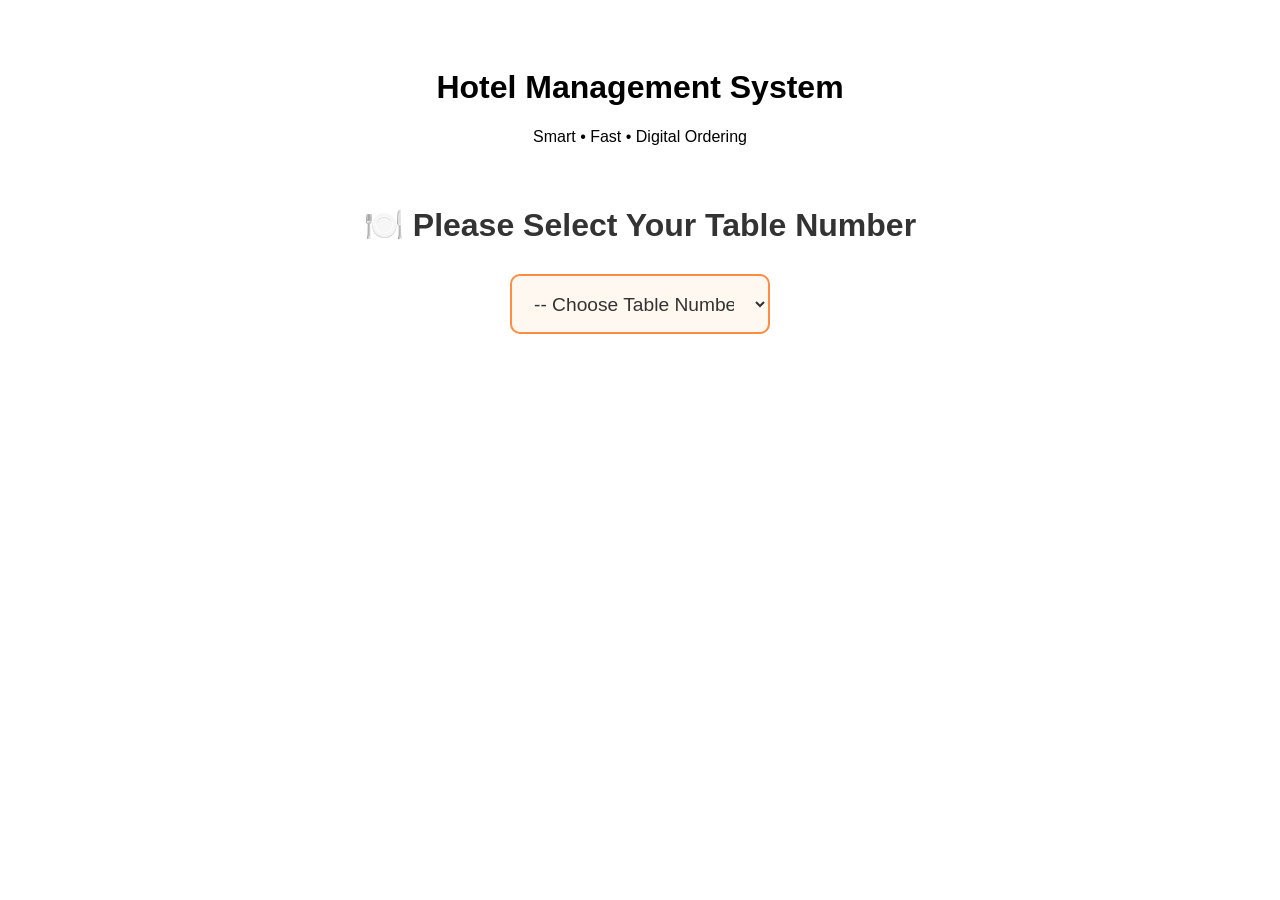
==== index.html @ e251df4c "Add files via upload" ====
<!DOCTYPE html>
<html lang="en">
<head>
  <meta charset="UTF-8">
  <title>Table Selection | Hotel Management</title>
  <meta name="viewport" content="width=device-width, initial-scale=1.0">

  <!-- CSS -->
  <link rel="stylesheet" href="style.css">
  <link href="https://fonts.googleapis.com/css2?family=Playfair+Display:wght@600;700&family=Poppins:wght@400;500;600&display=swap" rel="stylesheet">

</head>
<body>
    <h1 class="main-title">Hotel Management System</h1>
<p class="subtitle">Smart • Fast • Digital Ordering</p>
<br>


  <h2>🍽️ Please Select Your Table Number</h2>

  <select id="tableSelect">
    <option value="">-- Choose Table Number --</option>
    <option value="1">Table 1</option>
    <option value="2">Table 2</option>
    <option value="3">Table 3</option>
    <option value="4">Table 4</option>
    <option value="5">Table 5</option>
    <option value="6">Table 6</option>
    <option value="7">Table 7</option>
  </select>

  <div id="submitBtn" style="display: none;">
    <button id="goBtn">🧾 Go to Menu</button>
  </div>

  <div class="loading-wrapper" id="loaderWrapper">
    <div class="loader"></div>
  </div>

  <!-- JS -->
  <script src="table.js"></script>
</body>
</html>
---- style.css ----
body {
  font-family: 'Segoe UI', sans-serif;
  text-align: center;
  padding: 40px 20px;
  user-select: none;
}

h2 {
  font-size: 2em;
  margin-bottom: 30px;
  color: #333;
}

select {
  padding: 14px 18px;
  font-size: 1.2em;
  height: 60px;
  border-radius: 10px;
  border: 2px solid #ff8c42;
  background: #fff8f0;
  color: #333;
  width: 260px;
}

select:focus {
  border-color: #ff5722;
  outline: none;
}

#submitBtn {
  display: flex;
  justify-content: center;
  margin-top: 25px;
}

#submitBtn button {
  padding: 14px 28px;
  font-size: 1.2em;
  border: none;
  border-radius: 30px;
  background-color: #ff5722;
  color: white;
  cursor: pointer;
  box-shadow: 0 4px 14px rgba(0,0,0,0.2);
}

#submitBtn button:disabled {
  opacity: 0.7;
  cursor: not-allowed;
}

.loading-wrapper {
  display: none;
  justify-content: center;
  margin-top: 20px;
}

.loader {
  border: 4px solid #f3f3f3;
  border-top: 4px solid #ff5722;
  border-radius: 50%;
  width: 30px;
  height: 30px;
  animation: spin 1s linear infinite;
}

@keyframes spin {
  0% { transform: rotate(0deg); }
  100% { transform: rotate(360deg); }
}

/* Hide scrollbar */
::-webkit-scrollbar {
  width: 0;
}
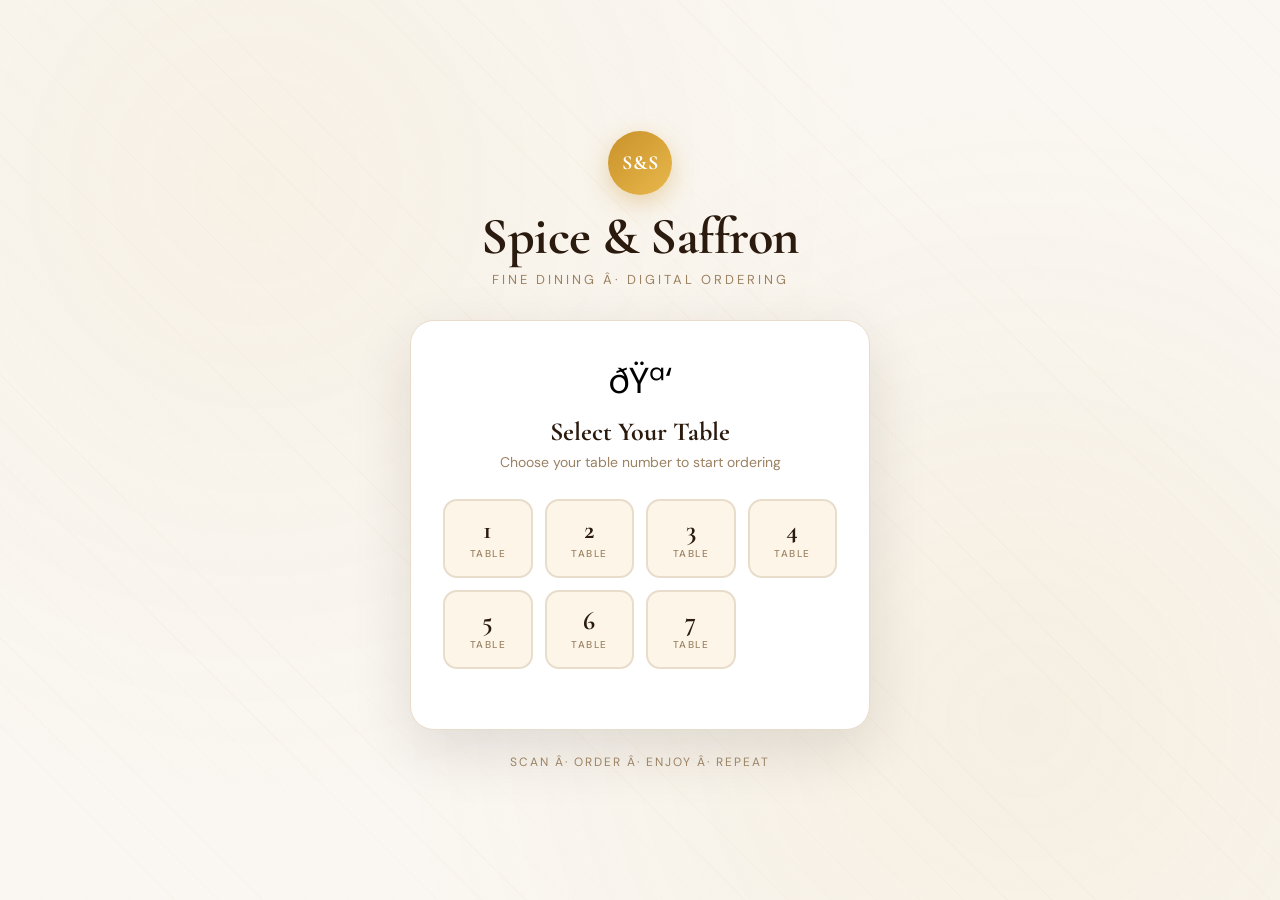
==== commit 91f019ac: "Modified UI Improve Security" ====
--- a/index.html
+++ b/index.html
@@ -1,43 +1,105 @@
-<!DOCTYPE html>
-<html lang="en">
-<head>
-  <meta charset="UTF-8">
-  <title>Table Selection | Hotel Management</title>
-  <meta name="viewport" content="width=device-width, initial-scale=1.0">
-
-  <!-- CSS -->
-  <link rel="stylesheet" href="style.css">
-  <link href="https://fonts.googleapis.com/css2?family=Playfair+Display:wght@600;700&family=Poppins:wght@400;500;600&display=swap" rel="stylesheet">
-
-</head>
-<body>
-    <h1 class="main-title">Hotel Management System</h1>
-<p class="subtitle">Smart • Fast • Digital Ordering</p>
-<br>
+﻿<!DOCTYPE html>
+<html lang="en">
+<head>
+  <meta charset="UTF-8">
+  <title>Welcome | Spice & Saffron</title>
+  <meta name="viewport" content="width=device-width, initial-scale=1.0">
+  <link rel="stylesheet" href="style.css">
+  <link href="https://fonts.googleapis.com/css2?family=Cormorant+Garamond:wght@400;600;700&family=DM+Sans:wght@300;400;500&display=swap" rel="stylesheet">
+</head>
+<body>
+
+  <div class="bg-pattern"></div>
+
+  <div class="hero-section">
+    <div class="logo-badge">S&S</div>
+    <h1 class="brand-name">Spice & Saffron</h1>
+    <p class="brand-tagline">Fine Dining Â· Digital Ordering</p>
+  </div>
+
+  <div class="card">
+    <div class="card-icon">ðŸª‘</div>
+    <h2 class="card-title">Select Your Table</h2>
+    <p class="card-subtitle">Choose your table number to start ordering</p>
+
+    <div class="table-grid" id="tableGrid">
+      <!-- Tables rendered by JS -->
+    </div>
+
+    <div id="selectedInfo" class="selected-info" style="display:none;">
+      <span class="selected-label">Selected</span>
+      <span id="selectedTableName" class="selected-table-name">--</span>
+    </div>
+
+    <div id="submitBtn" style="display: none;">
+      <button id="goBtn" class="go-btn">
+        <span class="btn-text">Go to Menu</span>
+        <span class="btn-arrow">â†’</span>
+      </button>
+    </div>
+  </div>
+
+  <div class="footer-note">Scan Â· Order Â· Enjoy Â· Repeat</div>
+
+  <div class="loading-overlay" id="loaderWrapper">
+    <div class="loader-ring"></div>
+    <p class="loader-text">Setting up your tableâ€¦</p>
+  </div>
+
+  <script>
+    if (localStorage.getItem("sessionLocked") === "true" && localStorage.getItem("orderID") && localStorage.getItem("tableNo")) {
+      window.location.replace("menu.html");
+    }
+
+    // Render table cards
+    const grid = document.getElementById("tableGrid");
+    for (let i = 1; i <= 7; i++) {
+      const card = document.createElement("div");
+      card.className = "table-card";
+      card.dataset.value = i;
+      card.innerHTML = `<span class="table-num">${i}</span><span class="table-label">Table</span>`;
+      card.addEventListener("click", () => selectTable(card, i));
+      grid.appendChild(card);
+    }
+
+    let selectedTable = null;
+
+    function selectTable(card, num) {
+      document.querySelectorAll(".table-card").forEach(c => c.classList.remove("active"));
+      card.classList.add("active");
+      selectedTable = num;
+      document.getElementById("selectedInfo").style.display = "flex";
+      document.getElementById("selectedTableName").textContent = `Table ${num}`;
+      document.getElementById("submitBtn").style.display = "block";
+    }
+
+    document.getElementById("goBtn").addEventListener("click", () => {
+      if (!selectedTable) return;
+
+      ["orderID", "tableNo", "menuCart", "orderSubmitted", "paymentStatus"].forEach(key => localStorage.removeItem(key));
+      const now = new Date();
+      const timeStr =
+        now.getFullYear().toString() +
+        (now.getMonth()+1).toString().padStart(2,"0") +
+        now.getDate().toString().padStart(2,"0") +
+        now.getHours().toString().padStart(2,"0") +
+        now.getMinutes().toString().padStart(2,"0") +
+        now.getSeconds().toString().padStart(2,"0");
+
+      const orderID = `T${selectedTable}-${timeStr}`;
+      localStorage.setItem("orderID", orderID);
+      localStorage.setItem("tableNo", selectedTable);
+      localStorage.setItem("sessionLocked", "true");
+
+      document.getElementById("goBtn").disabled = true;
+      document.getElementById("loaderWrapper").style.display = "flex";
+      setTimeout(() => window.location.replace("menu.html"), 1200);
+    });
+
+    document.addEventListener("contextmenu", e => e.preventDefault());
+  </script>
+</body>
+</html>
 
 
-  <h2>🍽️ Please Select Your Table Number</h2>
 
-  <select id="tableSelect">
-    <option value="">-- Choose Table Number --</option>
-    <option value="1">Table 1</option>
-    <option value="2">Table 2</option>
-    <option value="3">Table 3</option>
-    <option value="4">Table 4</option>
-    <option value="5">Table 5</option>
-    <option value="6">Table 6</option>
-    <option value="7">Table 7</option>
-  </select>
-
-  <div id="submitBtn" style="display: none;">
-    <button id="goBtn">🧾 Go to Menu</button>
-  </div>
-
-  <div class="loading-wrapper" id="loaderWrapper">
-    <div class="loader"></div>
-  </div>
-
-  <!-- JS -->
-  <script src="table.js"></script>
-</body>
-</html>
--- a/style.css
+++ b/style.css
@@ -1,75 +1,314 @@
-body {
-  font-family: 'Segoe UI', sans-serif;
-  text-align: center;
-  padding: 40px 20px;
-  user-select: none;
-}
-
-h2 {
-  font-size: 2em;
-  margin-bottom: 30px;
-  color: #333;
-}
-
-select {
-  padding: 14px 18px;
-  font-size: 1.2em;
-  height: 60px;
-  border-radius: 10px;
-  border: 2px solid #ff8c42;
-  background: #fff8f0;
-  color: #333;
-  width: 260px;
-}
-
-select:focus {
-  border-color: #ff5722;
-  outline: none;
-}
-
-#submitBtn {
-  display: flex;
-  justify-content: center;
-  margin-top: 25px;
-}
-
-#submitBtn button {
-  padding: 14px 28px;
-  font-size: 1.2em;
-  border: none;
-  border-radius: 30px;
-  background-color: #ff5722;
-  color: white;
-  cursor: pointer;
-  box-shadow: 0 4px 14px rgba(0,0,0,0.2);
-}
-
-#submitBtn button:disabled {
-  opacity: 0.7;
-  cursor: not-allowed;
-}
-
-.loading-wrapper {
-  display: none;
-  justify-content: center;
-  margin-top: 20px;
-}
-
-.loader {
-  border: 4px solid #f3f3f3;
-  border-top: 4px solid #ff5722;
-  border-radius: 50%;
-  width: 30px;
-  height: 30px;
-  animation: spin 1s linear infinite;
-}
-
-@keyframes spin {
-  0% { transform: rotate(0deg); }
-  100% { transform: rotate(360deg); }
-}
-
-/* Hide scrollbar */
-::-webkit-scrollbar {
-  width: 0;
-}
+/* ===== RESET & BASE ===== */
+*, *::before, *::after { box-sizing: border-box; margin: 0; padding: 0; }
+
+:root {
+  --gold: #c9922a;
+  --gold-light: #e8b84b;
+  --gold-pale: #fdf6e8;
+  --brown-dark: #2b1a0e;
+  --brown-mid: #5c3d1e;
+  --cream: #faf7f2;
+  --text: #1a1209;
+  --text-muted: #9b8263;
+  --border: #e8dccb;
+  --radius: 16px;
+  --shadow: 0 20px 60px rgba(43,26,14,0.12);
+}
+
+body {
+  font-family: 'DM Sans', sans-serif;
+  background: var(--cream);
+  min-height: 100vh;
+  display: flex;
+  flex-direction: column;
+  align-items: center;
+  justify-content: center;
+  padding: 24px;
+  user-select: none;
+  position: relative;
+  overflow: hidden;
+}
+
+/* ===== BACKGROUND PATTERN ===== */
+.bg-pattern {
+  position: fixed;
+  inset: 0;
+  background-image:
+    radial-gradient(circle at 20% 20%, rgba(201,146,42,0.06) 0%, transparent 50%),
+    radial-gradient(circle at 80% 80%, rgba(201,146,42,0.08) 0%, transparent 50%),
+    repeating-linear-gradient(
+      45deg,
+      transparent,
+      transparent 30px,
+      rgba(201,146,42,0.03) 30px,
+      rgba(201,146,42,0.03) 31px
+    );
+  pointer-events: none;
+  z-index: 0;
+}
+
+/* ===== HERO SECTION ===== */
+.hero-section {
+  text-align: center;
+  margin-bottom: 32px;
+  position: relative;
+  z-index: 1;
+  animation: fadeDown 0.7s ease both;
+}
+
+.logo-badge {
+  display: inline-flex;
+  align-items: center;
+  justify-content: center;
+  width: 64px;
+  height: 64px;
+  background: linear-gradient(135deg, var(--gold) 0%, var(--gold-light) 100%);
+  color: white;
+  font-family: 'Cormorant Garamond', serif;
+  font-size: 20px;
+  font-weight: 700;
+  border-radius: 50%;
+  margin-bottom: 16px;
+  box-shadow: 0 8px 24px rgba(201,146,42,0.35);
+  letter-spacing: 1px;
+}
+
+.brand-name {
+  font-family: 'Cormorant Garamond', serif;
+  font-size: clamp(32px, 6vw, 52px);
+  font-weight: 700;
+  color: var(--brown-dark);
+  line-height: 1;
+  letter-spacing: -0.5px;
+}
+
+.brand-tagline {
+  font-size: 13px;
+  color: var(--text-muted);
+  margin-top: 8px;
+  letter-spacing: 3px;
+  text-transform: uppercase;
+}
+
+/* ===== MAIN CARD ===== */
+.card {
+  background: white;
+  border-radius: 24px;
+  padding: 36px 32px;
+  width: 100%;
+  max-width: 460px;
+  box-shadow: var(--shadow);
+  border: 1px solid var(--border);
+  position: relative;
+  z-index: 1;
+  animation: fadeUp 0.7s ease 0.15s both;
+}
+
+.card-icon {
+  font-size: 36px;
+  margin-bottom: 12px;
+  display: block;
+  text-align: center;
+}
+
+.card-title {
+  font-family: 'Cormorant Garamond', serif;
+  font-size: 26px;
+  font-weight: 700;
+  color: var(--brown-dark);
+  text-align: center;
+  margin-bottom: 6px;
+}
+
+.card-subtitle {
+  font-size: 14px;
+  color: var(--text-muted);
+  text-align: center;
+  margin-bottom: 28px;
+}
+
+/* ===== TABLE GRID ===== */
+.table-grid {
+  display: grid;
+  grid-template-columns: repeat(4, 1fr);
+  gap: 12px;
+  margin-bottom: 24px;
+}
+
+.table-card {
+  display: flex;
+  flex-direction: column;
+  align-items: center;
+  justify-content: center;
+  padding: 16px 8px;
+  background: var(--gold-pale);
+  border: 2px solid var(--border);
+  border-radius: 14px;
+  cursor: pointer;
+  transition: all 0.2s ease;
+  gap: 4px;
+}
+
+.table-card:hover {
+  border-color: var(--gold);
+  background: #fef2d6;
+  transform: translateY(-2px);
+  box-shadow: 0 6px 18px rgba(201,146,42,0.18);
+}
+
+.table-card.active {
+  background: linear-gradient(135deg, var(--gold) 0%, var(--gold-light) 100%);
+  border-color: var(--gold);
+  color: white;
+  transform: translateY(-3px);
+  box-shadow: 0 8px 24px rgba(201,146,42,0.35);
+}
+
+.table-num {
+  font-family: 'Cormorant Garamond', serif;
+  font-size: 26px;
+  font-weight: 700;
+  line-height: 1;
+  color: var(--brown-dark);
+}
+
+.table-card.active .table-num {
+  color: white;
+}
+
+.table-label {
+  font-size: 10px;
+  text-transform: uppercase;
+  letter-spacing: 1.5px;
+  color: var(--text-muted);
+  font-weight: 500;
+}
+
+.table-card.active .table-label {
+  color: rgba(255,255,255,0.85);
+}
+
+/* ===== SELECTED INFO ===== */
+.selected-info {
+  display: flex;
+  align-items: center;
+  gap: 10px;
+  background: var(--gold-pale);
+  border: 1px solid #e8d5ab;
+  border-radius: 12px;
+  padding: 12px 18px;
+  margin-bottom: 20px;
+}
+
+.selected-label {
+  font-size: 12px;
+  color: var(--text-muted);
+  text-transform: uppercase;
+  letter-spacing: 1px;
+}
+
+.selected-table-name {
+  font-family: 'Cormorant Garamond', serif;
+  font-size: 20px;
+  font-weight: 700;
+  color: var(--gold);
+}
+
+/* ===== GO BUTTON ===== */
+.go-btn {
+  width: 100%;
+  padding: 16px 28px;
+  background: linear-gradient(135deg, #c9922a 0%, #e8b84b 100%);
+  color: white;
+  border: none;
+  border-radius: 14px;
+  font-size: 16px;
+  font-weight: 600;
+  cursor: pointer;
+  display: flex;
+  align-items: center;
+  justify-content: center;
+  gap: 10px;
+  transition: all 0.2s ease;
+  box-shadow: 0 6px 20px rgba(201,146,42,0.4);
+  letter-spacing: 0.3px;
+  font-family: 'DM Sans', sans-serif;
+}
+
+.go-btn:hover {
+  transform: translateY(-2px);
+  box-shadow: 0 10px 28px rgba(201,146,42,0.5);
+}
+
+.go-btn:disabled {
+  opacity: 0.6;
+  cursor: not-allowed;
+  transform: none;
+}
+
+.btn-arrow {
+  font-size: 20px;
+  transition: transform 0.2s;
+}
+
+.go-btn:hover .btn-arrow {
+  transform: translateX(4px);
+}
+
+/* ===== FOOTER NOTE ===== */
+.footer-note {
+  margin-top: 24px;
+  font-size: 12px;
+  color: var(--text-muted);
+  letter-spacing: 2px;
+  text-transform: uppercase;
+  position: relative;
+  z-index: 1;
+  animation: fadeUp 0.7s ease 0.3s both;
+}
+
+/* ===== LOADING OVERLAY ===== */
+.loading-overlay {
+  position: fixed;
+  inset: 0;
+  background: rgba(250,247,242,0.92);
+  display: none;
+  flex-direction: column;
+  align-items: center;
+  justify-content: center;
+  z-index: 9999;
+  gap: 16px;
+  backdrop-filter: blur(4px);
+}
+
+.loader-ring {
+  width: 48px;
+  height: 48px;
+  border: 3px solid var(--border);
+  border-top-color: var(--gold);
+  border-radius: 50%;
+  animation: spin 0.9s linear infinite;
+}
+
+.loader-text {
+  font-size: 14px;
+  color: var(--text-muted);
+  letter-spacing: 1px;
+}
+
+/* ===== ANIMATIONS ===== */
+@keyframes spin {
+  to { transform: rotate(360deg); }
+}
+
+@keyframes fadeDown {
+  from { opacity: 0; transform: translateY(-20px); }
+  to { opacity: 1; transform: translateY(0); }
+}
+
+@keyframes fadeUp {
+  from { opacity: 0; transform: translateY(20px); }
+  to { opacity: 1; transform: translateY(0); }
+}
+
+::-webkit-scrollbar { width: 0; }
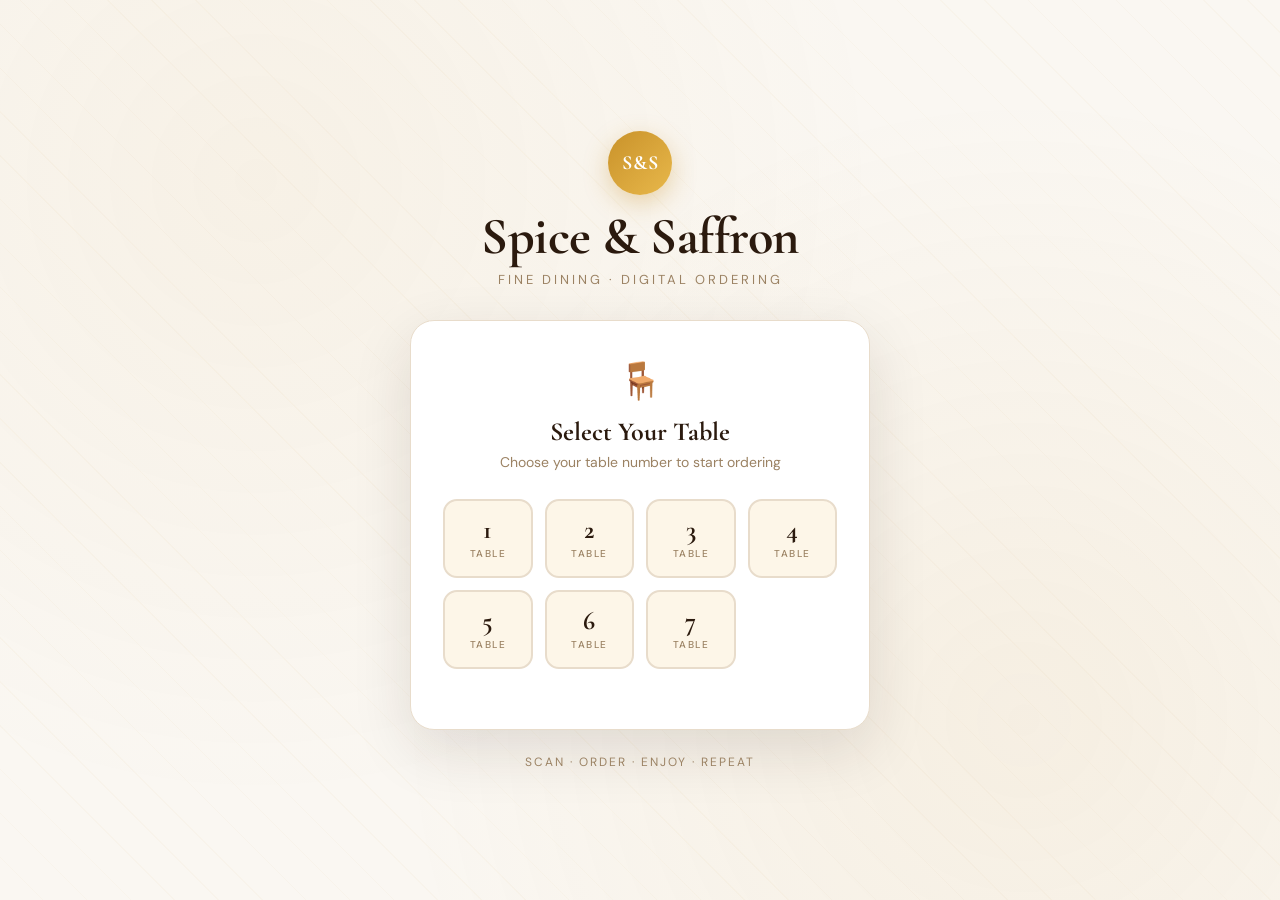
==== commit e216768f: "Some errors in UI" ====
--- a/index.html
+++ b/index.html
@@ -1,4 +1,4 @@
-﻿<!DOCTYPE html>
+<!DOCTYPE html>
 <html lang="en">
 <head>
   <meta charset="UTF-8">
@@ -14,11 +14,11 @@
   <div class="hero-section">
     <div class="logo-badge">S&S</div>
     <h1 class="brand-name">Spice & Saffron</h1>
-    <p class="brand-tagline">Fine Dining Â· Digital Ordering</p>
+    <p class="brand-tagline">Fine Dining · Digital Ordering</p>
   </div>
 
   <div class="card">
-    <div class="card-icon">ðŸª‘</div>
+    <div class="card-icon">🪑</div>
     <h2 class="card-title">Select Your Table</h2>
     <p class="card-subtitle">Choose your table number to start ordering</p>
 
@@ -34,16 +34,16 @@
     <div id="submitBtn" style="display: none;">
       <button id="goBtn" class="go-btn">
         <span class="btn-text">Go to Menu</span>
-        <span class="btn-arrow">â†’</span>
+        <span class="btn-arrow">→</span>
       </button>
     </div>
   </div>
 
-  <div class="footer-note">Scan Â· Order Â· Enjoy Â· Repeat</div>
+  <div class="footer-note">Scan · Order · Enjoy · Repeat</div>
 
   <div class="loading-overlay" id="loaderWrapper">
     <div class="loader-ring"></div>
-    <p class="loader-text">Setting up your tableâ€¦</p>
+    <p class="loader-text">Setting up your table…</p>
   </div>
 
   <script>
@@ -100,6 +100,6 @@
   </script>
 </body>
 </html>
-
-
-
+
+
+
